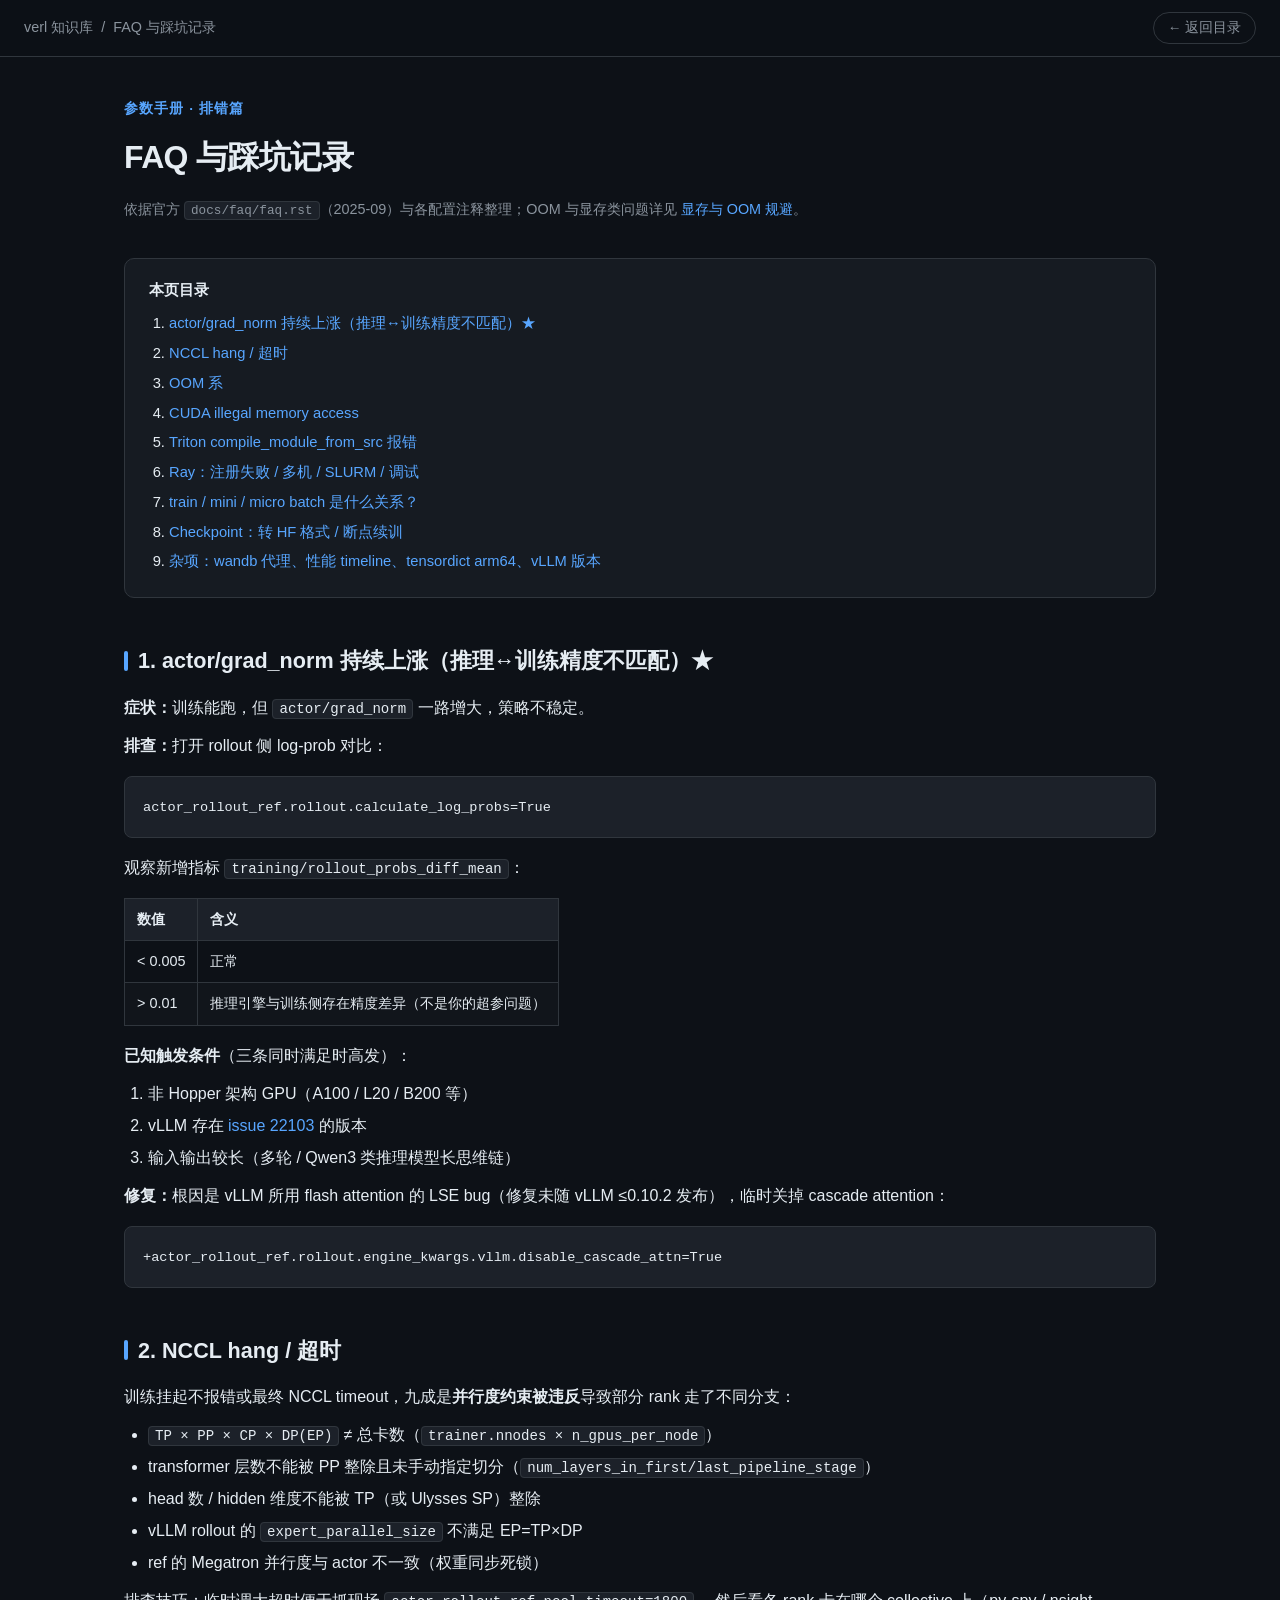
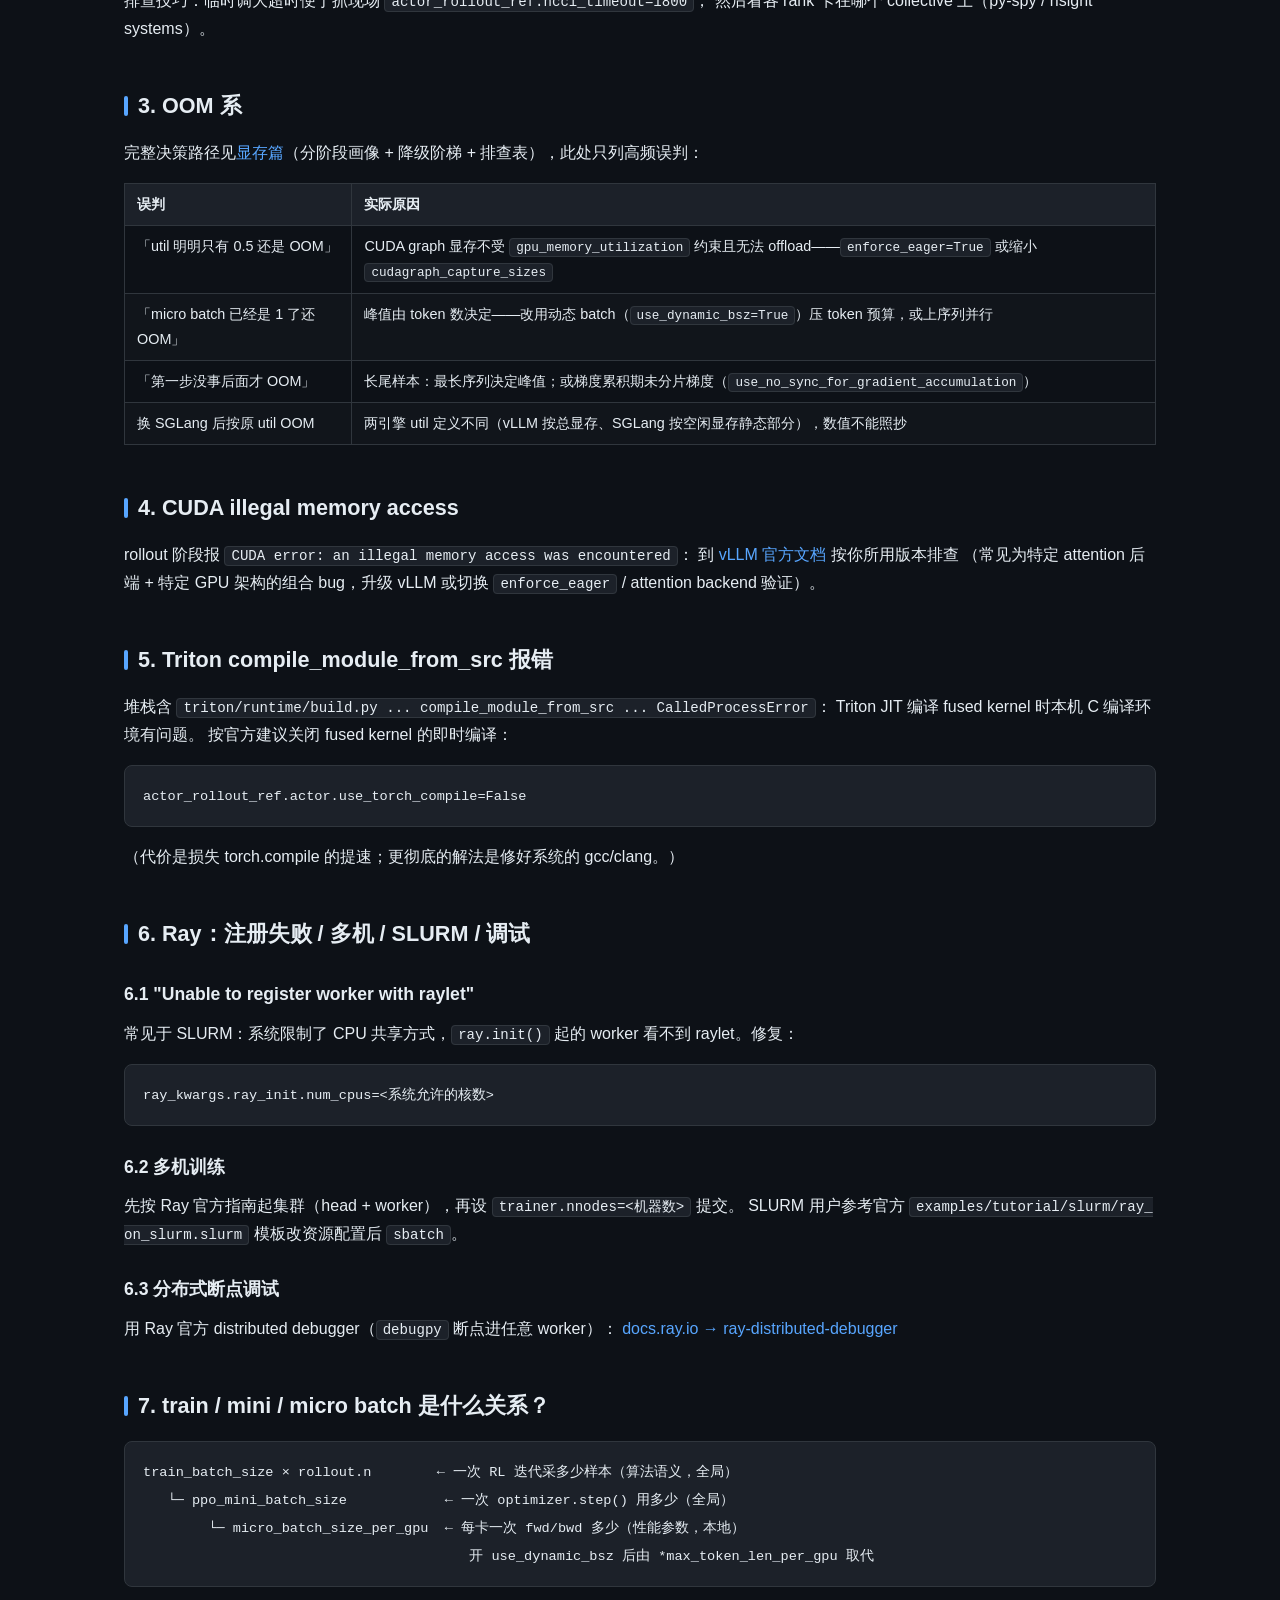
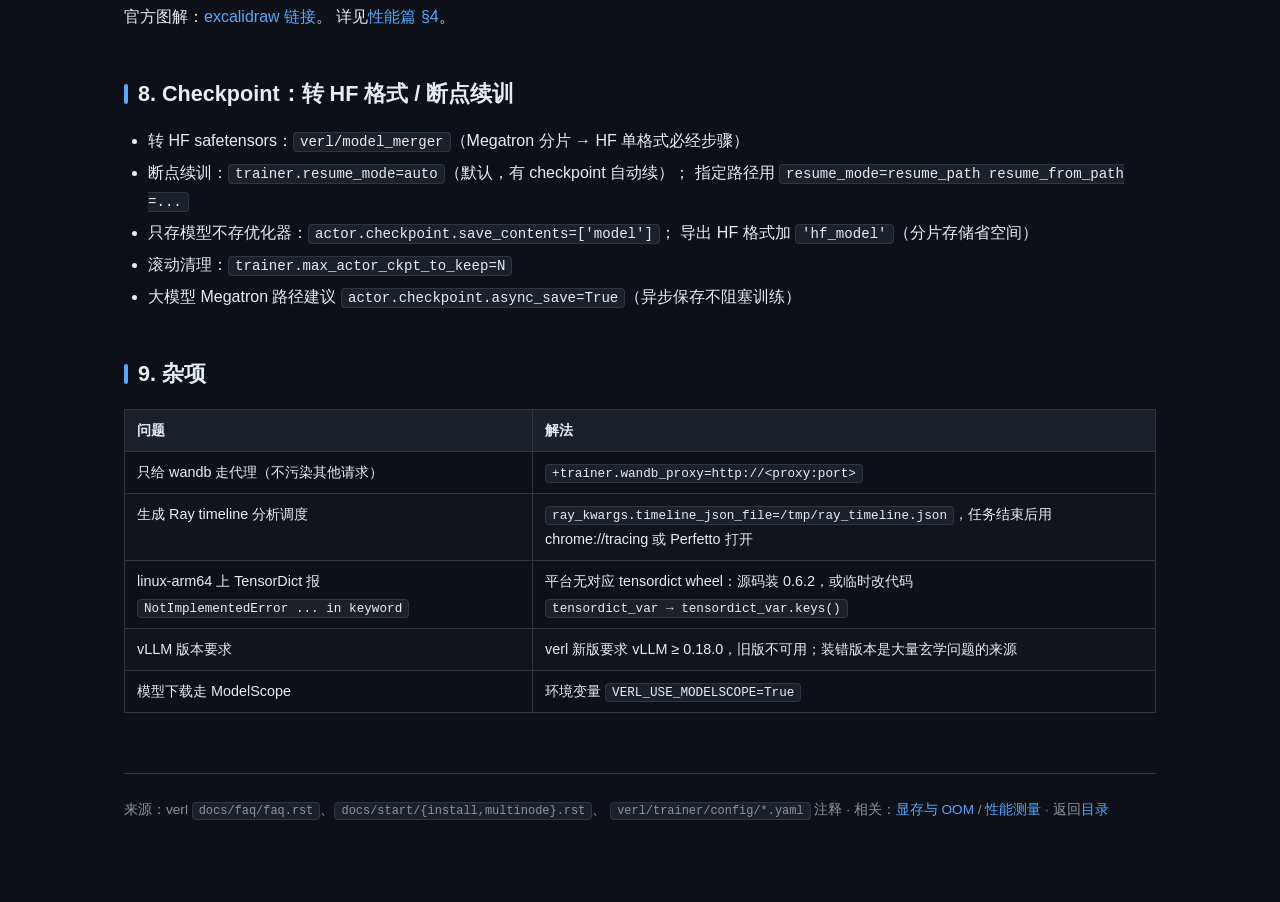
==== docs/faq.html @ 0d89c9b6 "Docs: FAQ 与踩坑记录（grad_norm 精度不匹配、NCCL hang、OOM 误判、Ray/SLURM、checkpoint、杂项） Generated with [Claude Cod" ====
<!DOCTYPE html>
<html lang="zh-CN">
<head>
  <meta charset="UTF-8">
  <meta name="viewport" content="width=device-width, initial-scale=1.0">
  <title>FAQ 与踩坑记录 — verl 强化后训练知识库</title>
  <meta name="description" content="verl 常见问题：NCCL hang、OOM、grad_norm 暴涨（推理/训练精度不匹配）、CUDA illegal memory access、Triton 编译错误、Ray 注册失败、checkpoint 转换、wandb 代理。">
  <link rel="stylesheet" href="assets/style.css">
</head>
<body>

<div class="topbar">
  <div class="crumbs">
    <a href="../index.html">verl 知识库</a><span>/</span><span>FAQ 与踩坑记录</span>
  </div>
  <a class="back" href="../index.html">← 返回目录</a>
</div>

<div class="wrap">

<div class="doc-header">
  <div class="kicker">参数手册 · 排错篇</div>
  <h1>FAQ 与踩坑记录</h1>
  <div class="meta">
    依据官方 <code>docs/faq/faq.rst</code>（2025-09）与各配置注释整理；OOM 与显存类问题详见
    <a href="memory.html">显存与 OOM 规避</a>。
  </div>
</div>

<nav class="toc">
  <div class="toc-title">本页目录</div>
  <ol>
    <li><a href="#gradnorm">actor/grad_norm 持续上涨（推理↔训练精度不匹配）★</a></li>
    <li><a href="#nccl">NCCL hang / 超时</a></li>
    <li><a href="#oom">OOM 系</a></li>
    <li><a href="#cuda">CUDA illegal memory access</a></li>
    <li><a href="#triton">Triton compile_module_from_src 报错</a></li>
    <li><a href="#ray">Ray：注册失败 / 多机 / SLURM / 调试</a></li>
    <li><a href="#batch">train / mini / micro batch 是什么关系？</a></li>
    <li><a href="#ckpt">Checkpoint：转 HF 格式 / 断点续训</a></li>
    <li><a href="#misc">杂项：wandb 代理、性能 timeline、tensordict arm64、vLLM 版本</a></li>
  </ol>
</nav>

<!-- ============================================================ -->
<section class="block" id="gradnorm">
  <h2>1. actor/grad_norm 持续上涨（推理↔训练精度不匹配）★</h2>
  <p><strong>症状：</strong>训练能跑，但 <code>actor/grad_norm</code> 一路增大，策略不稳定。</p>
  <p><strong>排查：</strong>打开 rollout 侧 log-prob 对比：</p>
  <pre><code>actor_rollout_ref.rollout.calculate_log_probs=True</code></pre>
  <p>观察新增指标 <code>training/rollout_probs_diff_mean</code>：</p>
  <table>
    <thead><tr><th>数值</th><th>含义</th></tr></thead>
    <tbody>
      <tr><td>&lt; 0.005</td><td>正常</td></tr>
      <tr><td>&gt; 0.01</td><td>推理引擎与训练侧存在精度差异（不是你的超参问题）</td></tr>
    </tbody>
  </table>
  <p><strong>已知触发条件</strong>（三条同时满足时高发）：</p>
  <ol class="plain">
    <li>非 Hopper 架构 GPU（A100 / L20 / B200 等）</li>
    <li>vLLM 存在 <a href="https://github.com/vllm-project/vllm/issues/22103" target="_blank" rel="noopener">issue 22103</a> 的版本</li>
    <li>输入输出较长（多轮 / Qwen3 类推理模型长思维链）</li>
  </ol>
  <p><strong>修复：</strong>根因是 vLLM 所用 flash attention 的 LSE bug（修复未随 vLLM ≤0.10.2 发布），临时关掉 cascade attention：</p>
  <pre><code>+actor_rollout_ref.rollout.engine_kwargs.vllm.disable_cascade_attn=True</code></pre>
</section>

<!-- ============================================================ -->
<section class="block" id="nccl">
  <h2>2. NCCL hang / 超时</h2>
  <p>训练挂起不报错或最终 NCCL timeout，九成是<strong>并行度约束被违反</strong>导致部分 rank 走了不同分支：</p>
  <ul class="plain">
    <li><code>TP × PP × CP × DP(EP)</code> ≠ 总卡数（<code>trainer.nnodes × n_gpus_per_node</code>）</li>
    <li>transformer 层数不能被 PP 整除且未手动指定切分（<code>num_layers_in_first/last_pipeline_stage</code>）</li>
    <li>head 数 / hidden 维度不能被 TP（或 Ulysses SP）整除</li>
    <li>vLLM rollout 的 <code>expert_parallel_size</code> 不满足 EP=TP×DP</li>
    <li>ref 的 Megatron 并行度与 actor 不一致（权重同步死锁）</li>
  </ul>
  <p>排查技巧：临时调大超时便于抓现场 <code>actor_rollout_ref.nccl_timeout=1800</code>，
    然后看各 rank 卡在哪个 collective 上（py-spy / nsight systems）。</p>
</section>

<!-- ============================================================ -->
<section class="block" id="oom">
  <h2>3. OOM 系</h2>
  <p>完整决策路径见<a href="memory.html">显存篇</a>（分阶段画像 + 降级阶梯 + 排查表），此处只列高频误判：</p>
  <table>
    <thead><tr><th>误判</th><th>实际原因</th></tr></thead>
    <tbody>
      <tr><td>「util 明明只有 0.5 还是 OOM」</td><td>CUDA graph 显存不受 <code>gpu_memory_utilization</code> 约束且无法 offload——<code>enforce_eager=True</code> 或缩小 <code>cudagraph_capture_sizes</code></td></tr>
      <tr><td>「micro batch 已经是 1 了还 OOM」</td><td>峰值由 token 数决定——改用动态 batch（<code>use_dynamic_bsz=True</code>）压 token 预算，或上序列并行</td></tr>
      <tr><td>「第一步没事后面才 OOM」</td><td>长尾样本：最长序列决定峰值；或梯度累积期未分片梯度（<code>use_no_sync_for_gradient_accumulation</code>）</td></tr>
      <tr><td>换 SGLang 后按原 util OOM</td><td>两引擎 util 定义不同（vLLM 按总显存、SGLang 按空闲显存静态部分），数值不能照抄</td></tr>
    </tbody>
  </table>
</section>

<!-- ============================================================ -->
<section class="block" id="cuda">
  <h2>4. CUDA illegal memory access</h2>
  <p>
    rollout 阶段报 <code>CUDA error: an illegal memory access was encountered</code>：
    到 <a href="https://docs.vllm.ai" target="_blank" rel="noopener">vLLM 官方文档</a> 按你所用版本排查
    （常见为特定 attention 后端 + 特定 GPU 架构的组合 bug，升级 vLLM 或切换 <code>enforce_eager</code> / attention backend 验证）。
  </p>
</section>

<!-- ============================================================ -->
<section class="block" id="triton">
  <h2>5. Triton compile_module_from_src 报错</h2>
  <p>
    堆栈含 <code>triton/runtime/build.py ... compile_module_from_src ... CalledProcessError</code>：
    Triton JIT 编译 fused kernel 时本机 C 编译环境有问题。
    按官方建议关闭 fused kernel 的即时编译：
  </p>
  <pre><code>actor_rollout_ref.actor.use_torch_compile=False</code></pre>
  <p>（代价是损失 torch.compile 的提速；更彻底的解法是修好系统的 gcc/clang。）</p>
</section>

<!-- ============================================================ -->
<section class="block" id="ray">
  <h2>6. Ray：注册失败 / 多机 / SLURM / 调试</h2>

  <h3>6.1 "Unable to register worker with raylet"</h3>
  <p>常见于 SLURM：系统限制了 CPU 共享方式，<code>ray.init()</code> 起的 worker 看不到 raylet。修复：</p>
  <pre><code>ray_kwargs.ray_init.num_cpus=&lt;系统允许的核数&gt;</code></pre>

  <h3>6.2 多机训练</h3>
  <p>先按 Ray 官方指南起集群（head + worker），再设 <code>trainer.nnodes=&lt;机器数&gt;</code> 提交。
    SLURM 用户参考官方 <code>examples/tutorial/slurm/ray_on_slurm.slurm</code> 模板改资源配置后 <code>sbatch</code>。</p>

  <h3>6.3 分布式断点调试</h3>
  <p>用 Ray 官方 distributed debugger（<code>debugpy</code> 断点进任意 worker）：
    <a href="https://docs.ray.io/en/latest/ray-observability/ray-distributed-debugger.html" target="_blank" rel="noopener">docs.ray.io → ray-distributed-debugger</a></p>
</section>

<!-- ============================================================ -->
<section class="block" id="batch">
  <h2>7. train / mini / micro batch 是什么关系？</h2>
  <pre><code>train_batch_size × rollout.n        ← 一次 RL 迭代采多少样本（算法语义，全局）
   └─ ppo_mini_batch_size            ← 一次 optimizer.step() 用多少（全局）
        └─ micro_batch_size_per_gpu  ← 每卡一次 fwd/bwd 多少（性能参数，本地）
                                        开 use_dynamic_bsz 后由 *max_token_len_per_gpu 取代</code></pre>
  <p>官方图解：<a href="https://excalidraw.com/#json=pfhkRmiLm1jnnRli9VFhb,Ut4E8peALlgAUpr7E5pPCA" target="_blank" rel="noopener">excalidraw 链接</a>。
    详见<a href="performance.html#batch">性能篇 §4</a>。</p>
</section>

<!-- ============================================================ -->
<section class="block" id="ckpt">
  <h2>8. Checkpoint：转 HF 格式 / 断点续训</h2>
  <ul class="plain">
    <li>转 HF safetensors：<code>verl/model_merger</code>（Megatron 分片 → HF 单格式必经步骤）</li>
    <li>断点续训：<code>trainer.resume_mode=auto</code>（默认，有 checkpoint 自动续）；
      指定路径用 <code>resume_mode=resume_path resume_from_path=...</code></li>
    <li>只存模型不存优化器：<code>actor.checkpoint.save_contents=['model']</code>；
      导出 HF 格式加 <code>'hf_model'</code>（分片存储省空间）</li>
    <li>滚动清理：<code>trainer.max_actor_ckpt_to_keep=N</code></li>
    <li>大模型 Megatron 路径建议 <code>actor.checkpoint.async_save=True</code>（异步保存不阻塞训练）</li>
  </ul>
</section>

<!-- ============================================================ -->
<section class="block" id="misc">
  <h2>9. 杂项</h2>
  <table>
    <thead><tr><th>问题</th><th>解法</th></tr></thead>
    <tbody>
      <tr>
        <td>只给 wandb 走代理（不污染其他请求）</td>
        <td><code>+trainer.wandb_proxy=http://&lt;proxy:port&gt;</code></td>
      </tr>
      <tr>
        <td>生成 Ray timeline 分析调度</td>
        <td><code>ray_kwargs.timeline_json_file=/tmp/ray_timeline.json</code>，任务结束后用 chrome://tracing 或 Perfetto 打开</td>
      </tr>
      <tr>
        <td>linux-arm64 上 TensorDict 报 <code>NotImplementedError ... in keyword</code></td>
        <td>平台无对应 tensordict wheel：源码装 0.6.2，或临时改代码 <code>tensordict_var → tensordict_var.keys()</code></td>
      </tr>
      <tr>
        <td>vLLM 版本要求</td>
        <td>verl 新版要求 vLLM ≥ 0.18.0，旧版不可用；装错版本是大量玄学问题的来源</td>
      </tr>
      <tr>
        <td>模型下载走 ModelScope</td>
        <td>环境变量 <code>VERL_USE_MODELSCOPE=True</code></td>
      </tr>
    </tbody>
  </table>
</section>

<footer class="doc-footer">
  来源：verl <code>docs/faq/faq.rst</code>、<code>docs/start/{install,multinode}.rst</code>、
  <code>verl/trainer/config/*.yaml</code> 注释 ·
  相关：<a href="memory.html">显存与 OOM</a> / <a href="performance.html#measure">性能测量</a> ·
  返回<a href="../index.html">目录</a>
</footer>

</div>
</body>
</html>
---- docs/assets/style.css ----
/* verl 知识库共享样式，与 index.html 深色主题一致 */
:root {
  --bg: #0d1117;
  --surface: #161b22;
  --surface-2: #1c2129;
  --border: #30363d;
  --text: #e6edf3;
  --text-muted: #8b949e;
  --accent: #58a6ff;
  --accent-soft: rgba(88, 166, 255, 0.12);
  --green: #3fb950;
  --yellow: #d29922;
  --red: #f85149;
  --purple: #bc8cff;
  --mono: ui-monospace, "SF Mono", Menlo, Consolas, monospace;
}
* { box-sizing: border-box; margin: 0; padding: 0; }
html { scroll-behavior: smooth; }
body {
  font-family: -apple-system, BlinkMacSystemFont, "Segoe UI", "Noto Sans SC", "PingFang SC", "Microsoft YaHei", sans-serif;
  background: var(--bg);
  color: var(--text);
  line-height: 1.75;
  font-size: 16px;
}
a { color: var(--accent); text-decoration: none; }
a:hover { text-decoration: underline; }
code { font-family: var(--mono); font-size: 0.88em; background: var(--surface-2); border: 1px solid var(--border); border-radius: 4px; padding: 1px 6px; word-break: break-all; }
pre { background: var(--surface-2); border: 1px solid var(--border); border-radius: 8px; padding: 16px 18px; overflow-x: auto; margin: 16px 0; }
pre code { background: none; border: none; padding: 0; font-size: 0.85rem; line-height: 1.6; }

/* 顶部导航 */
.topbar {
  position: sticky; top: 0; z-index: 10;
  background: rgba(13, 17, 23, 0.85); backdrop-filter: blur(8px);
  border-bottom: 1px solid var(--border);
  padding: 12px 24px;
  display: flex; align-items: center; gap: 16px; justify-content: space-between;
}
.topbar .crumbs { font-size: 0.9rem; color: var(--text-muted); display: flex; gap: 8px; align-items: center; flex-wrap: wrap; }
.topbar .crumbs a { color: var(--text-muted); }
.topbar .crumbs a:hover { color: var(--accent); }
.topbar .back { font-size: 0.85rem; border: 1px solid var(--border); border-radius: 999px; padding: 3px 14px; color: var(--text-muted); }
.topbar .back:hover { color: var(--accent); border-color: var(--accent); text-decoration: none; }

/* 布局 */
.wrap { max-width: 1080px; margin: 0 auto; padding: 40px 24px 80px; }
.doc-header { margin-bottom: 36px; }
.doc-header .kicker { color: var(--accent); font-size: 0.85rem; font-weight: 600; letter-spacing: 0.08em; text-transform: uppercase; }
.doc-header h1 { font-size: 2rem; font-weight: 700; letter-spacing: -0.02em; margin: 8px 0 12px; }
.doc-header .meta { color: var(--text-muted); font-size: 0.9rem; }

/* 目录 */
.toc {
  background: var(--surface); border: 1px solid var(--border); border-radius: 10px;
  padding: 18px 24px; margin-bottom: 40px;
}
.toc .toc-title { font-weight: 600; margin-bottom: 8px; font-size: 0.95rem; }
.toc ol { margin-left: 20px; }
.toc li { margin: 4px 0; font-size: 0.92rem; }

/* 正文 */
section.block { margin: 44px 0; scroll-margin-top: 72px; }
section.block > h2 {
  font-size: 1.35rem; font-weight: 700; margin-bottom: 14px;
  display: flex; align-items: center; gap: 10px;
}
section.block > h2::before {
  content: ""; display: inline-block; width: 4px; height: 20px;
  background: var(--accent); border-radius: 2px;
}
h3 { font-size: 1.1rem; margin: 26px 0 10px; }
h4 { font-size: 1rem; margin: 20px 0 8px; color: var(--text); }
p { margin: 10px 0; }
ul.plain, ol.plain { margin: 10px 0 10px 24px; }
ul.plain li, ol.plain li { margin: 4px 0; }

/* 提示框 */
.note, .warn, .tip {
  border-radius: 8px; padding: 12px 18px; margin: 16px 0; font-size: 0.95rem;
  border: 1px solid var(--border); background: var(--surface);
}
.note { border-left: 4px solid var(--accent); }
.warn { border-left: 4px solid var(--yellow); }
.tip  { border-left: 4px solid var(--green); }
.note b:first-child, .warn b:first-child, .tip b:first-child { color: var(--text); }

/* 表格 */
table { width: 100%; border-collapse: collapse; margin: 16px 0; font-size: 0.9rem; display: block; overflow-x: auto; }
th, td { border: 1px solid var(--border); padding: 8px 12px; text-align: left; vertical-align: top; }
th { background: var(--surface-2); font-weight: 600; white-space: nowrap; }
td code { white-space: nowrap; }
tbody tr:nth-child(2n) { background: rgba(255, 255, 255, 0.015); }

/* 徽标 */
.pill {
  display: inline-block; font-size: 0.72rem; padding: 1px 10px; border-radius: 999px;
  border: 1px solid var(--border); margin-right: 6px; vertical-align: middle;
}
.pill.fsdp { color: var(--accent); border-color: rgba(88,166,255,0.4); background: rgba(88,166,255,0.08); }
.pill.megatron { color: var(--purple); border-color: rgba(188,140,255,0.4); background: rgba(188,140,255,0.08); }
.pill.both { color: var(--green); border-color: rgba(63,185,80,0.4); background: rgba(63,185,80,0.08); }
.pill.rollout { color: var(--yellow); border-color: rgba(210,153,34,0.4); background: rgba(210,153,34,0.08); }

footer.doc-footer {
  border-top: 1px solid var(--border); margin-top: 60px; padding-top: 24px;
  color: var(--text-muted); font-size: 0.85rem;
}
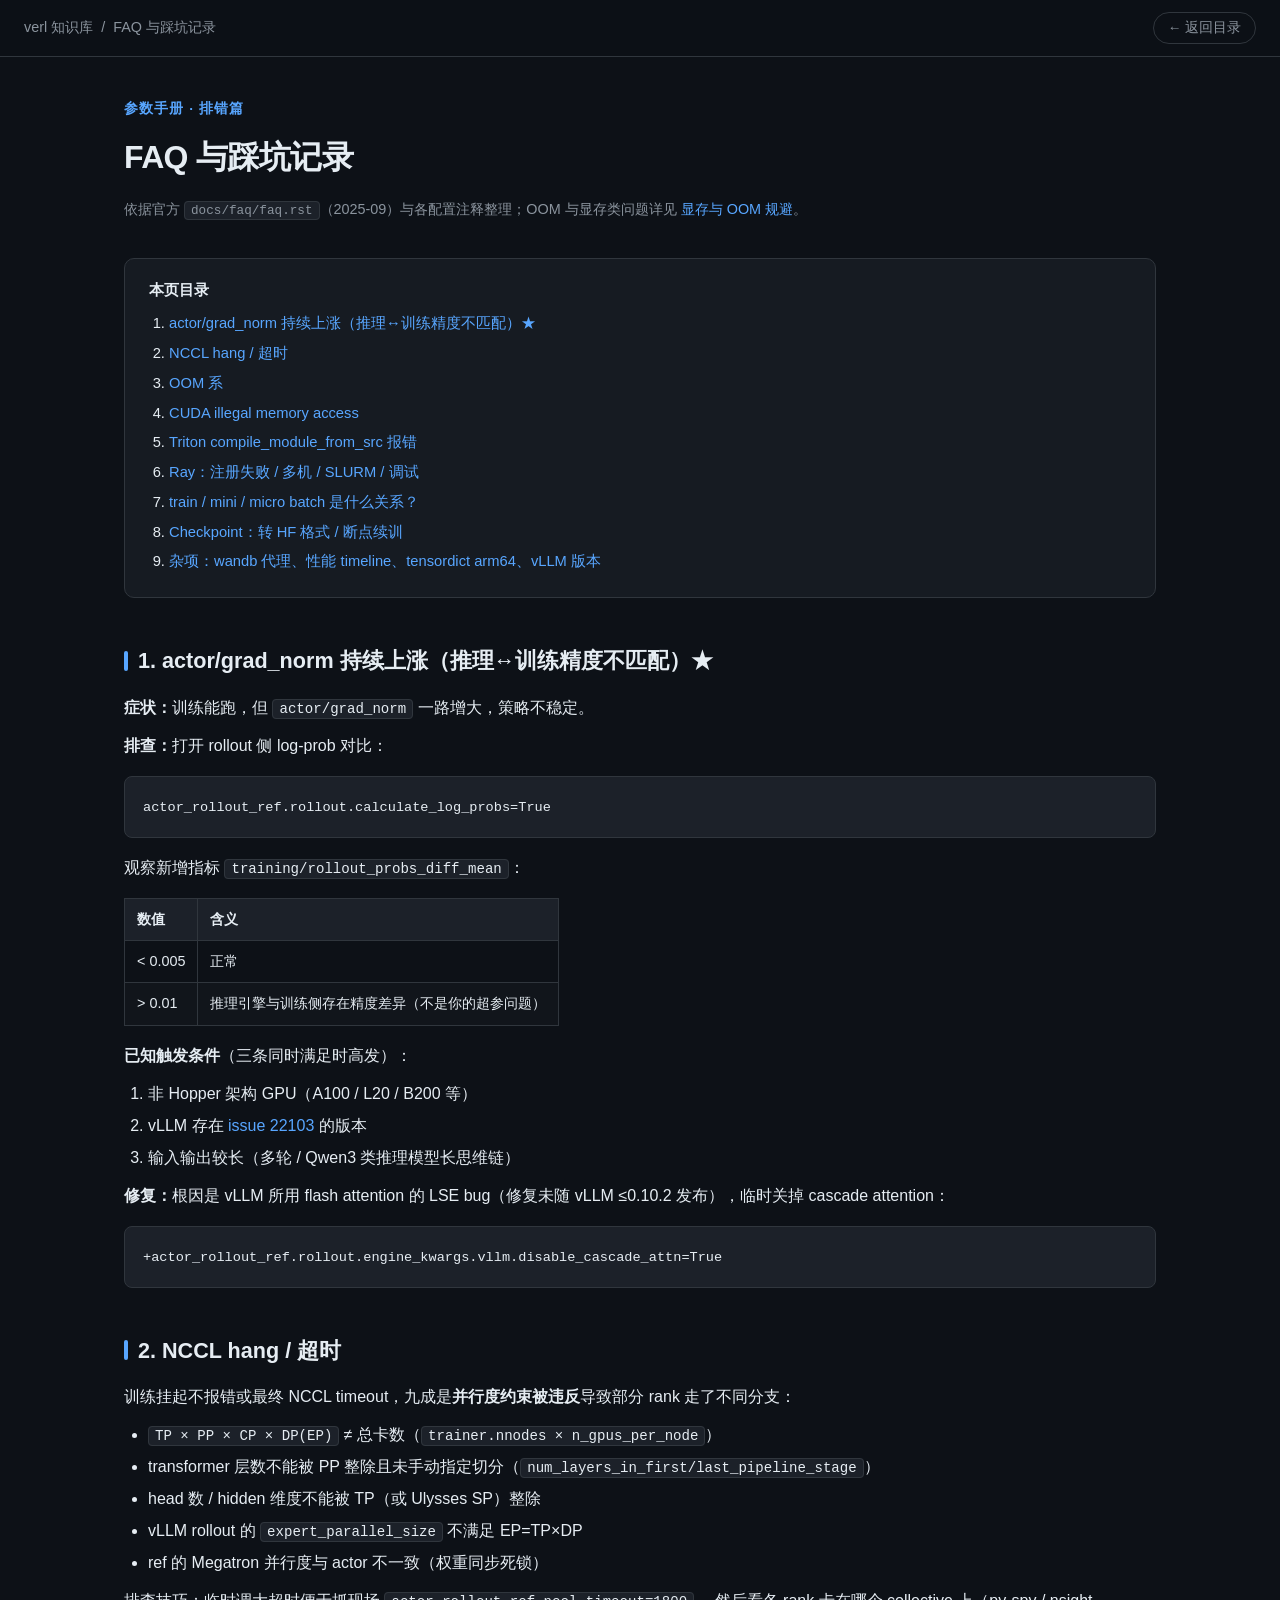
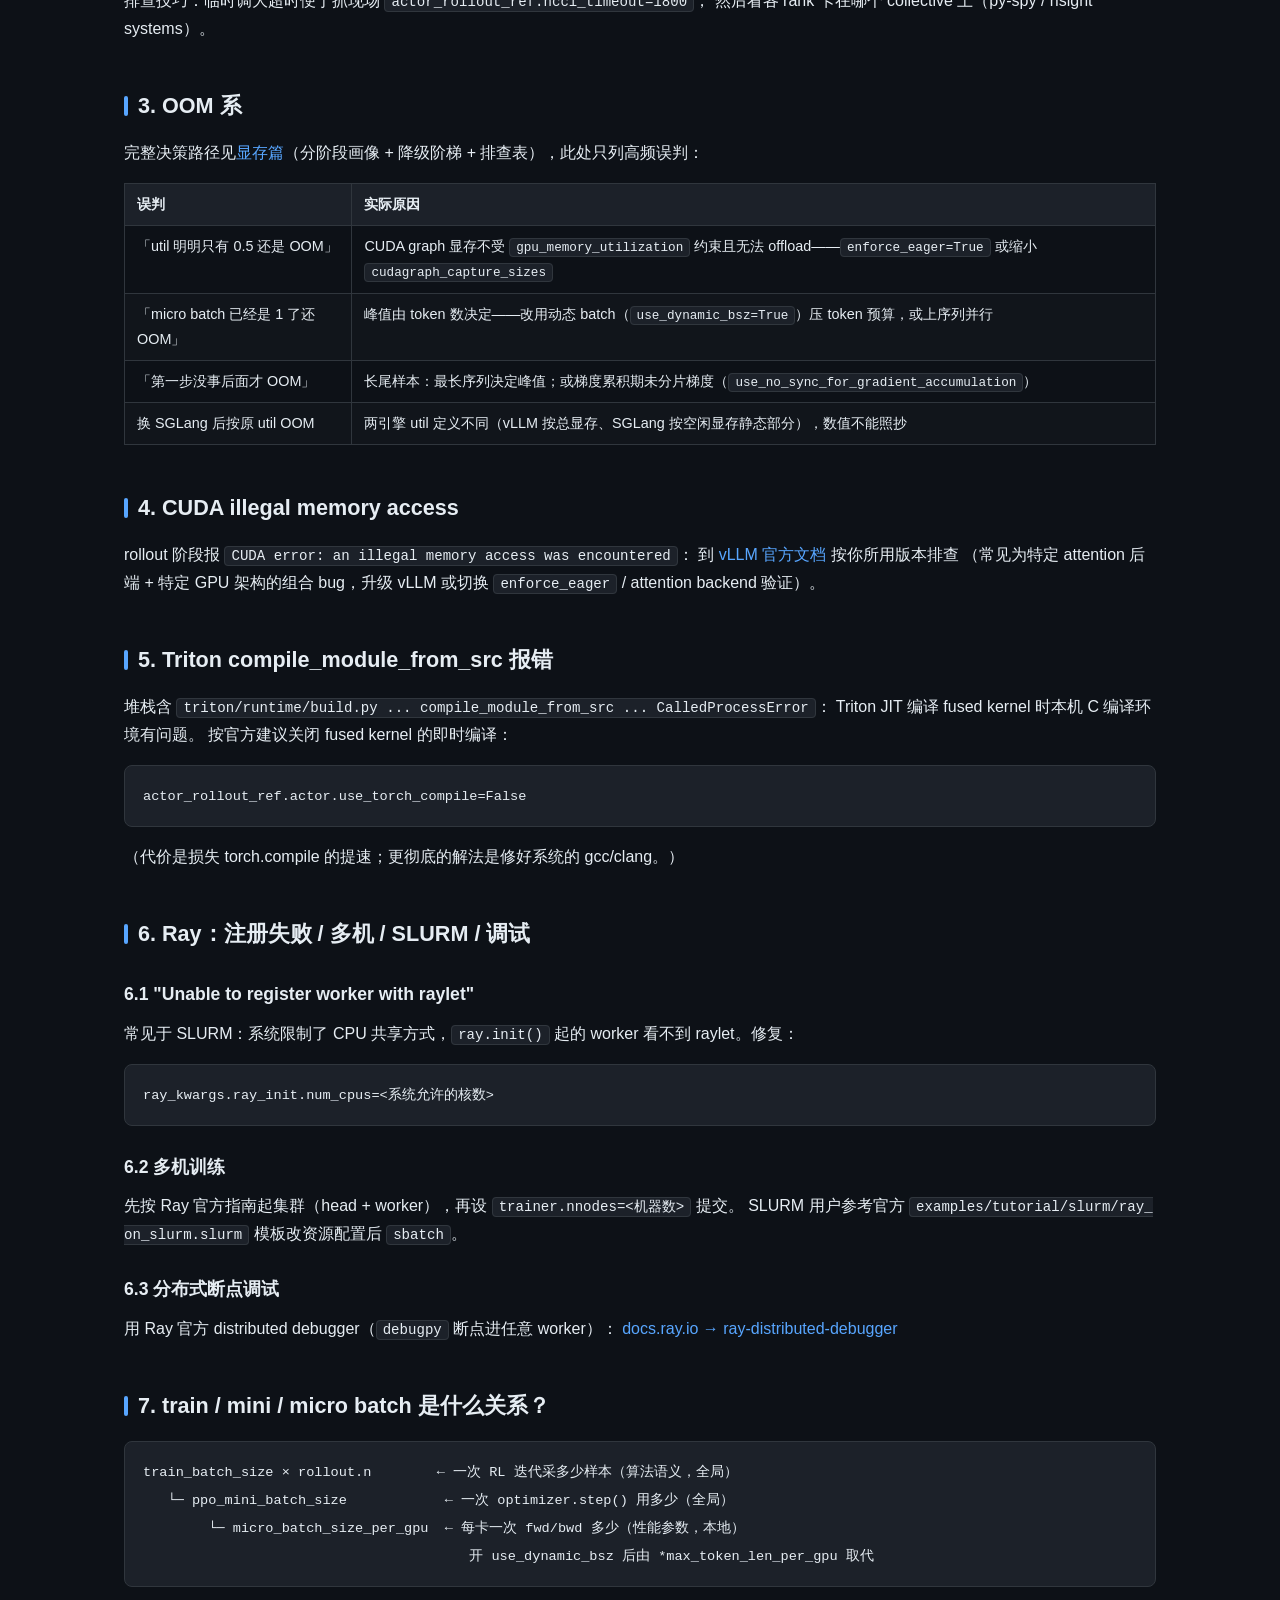
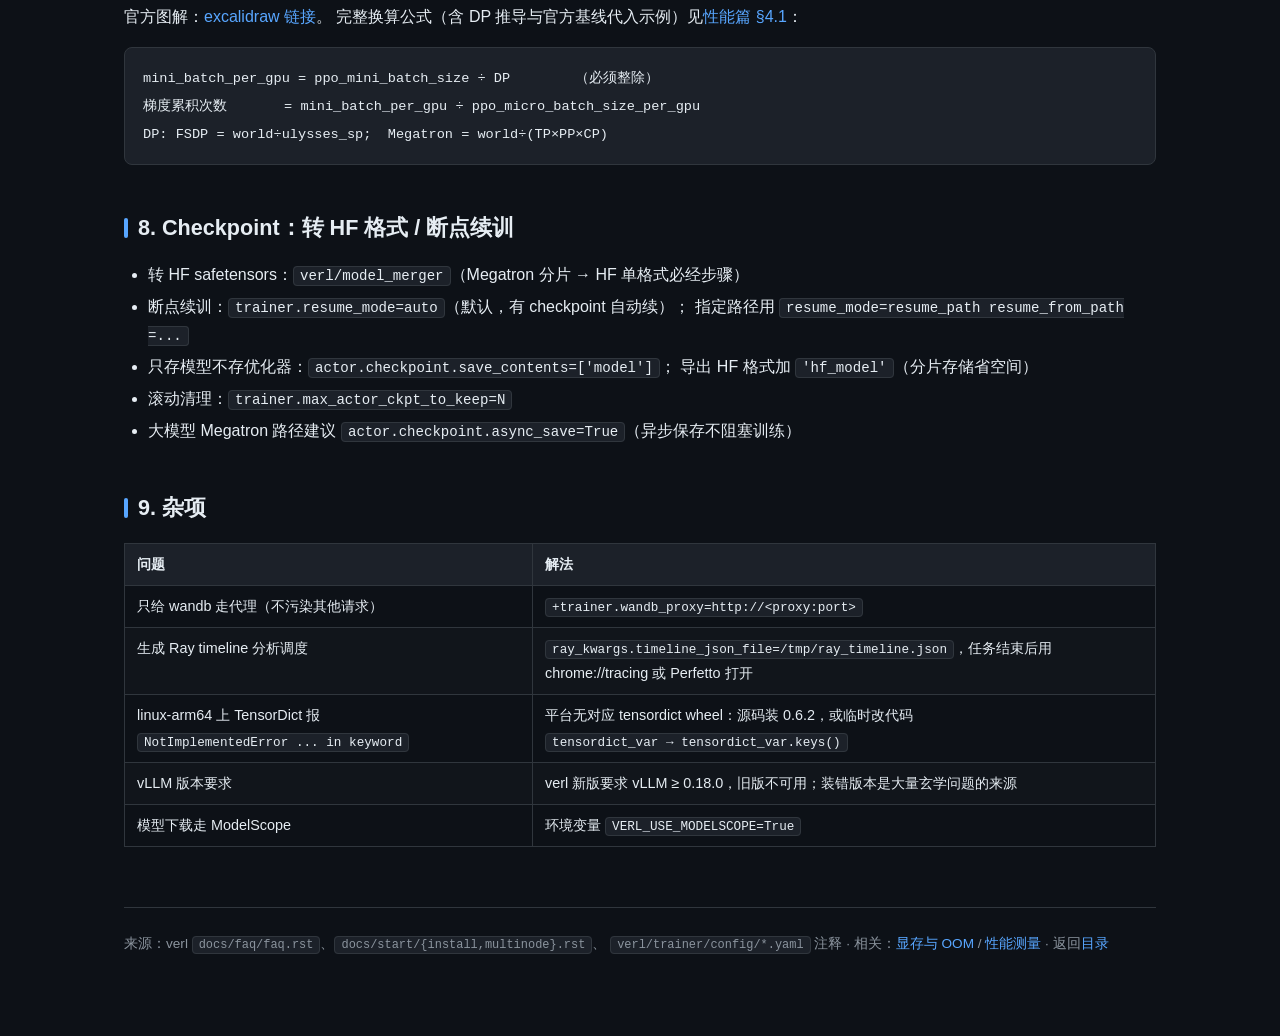
==== commit 2f83a4f1: "Docs: 补充 batch size 全链路换算公式（源码核实 + 官方基线代入示例） Generated with [Claude Code](https://claude.ai/code) vi" ====
--- a/docs/faq.html
+++ b/docs/faq.html
@@ -143,7 +143,10 @@
         └─ micro_batch_size_per_gpu  ← 每卡一次 fwd/bwd 多少（性能参数，本地）
                                         开 use_dynamic_bsz 后由 *max_token_len_per_gpu 取代</code></pre>
   <p>官方图解：<a href="https://excalidraw.com/#json=pfhkRmiLm1jnnRli9VFhb,Ut4E8peALlgAUpr7E5pPCA" target="_blank" rel="noopener">excalidraw 链接</a>。
-    详见<a href="performance.html#batch">性能篇 §4</a>。</p>
+    完整换算公式（含 DP 推导与官方基线代入示例）见<a href="performance.html#batch">性能篇 §4.1</a>：</p>
+  <pre><code>mini_batch_per_gpu = ppo_mini_batch_size ÷ DP        （必须整除）
+梯度累积次数       = mini_batch_per_gpu ÷ ppo_micro_batch_size_per_gpu
+DP: FSDP = world÷ulysses_sp;  Megatron = world÷(TP×PP×CP)</code></pre>
 </section>
 
 <!-- ============================================================ -->
